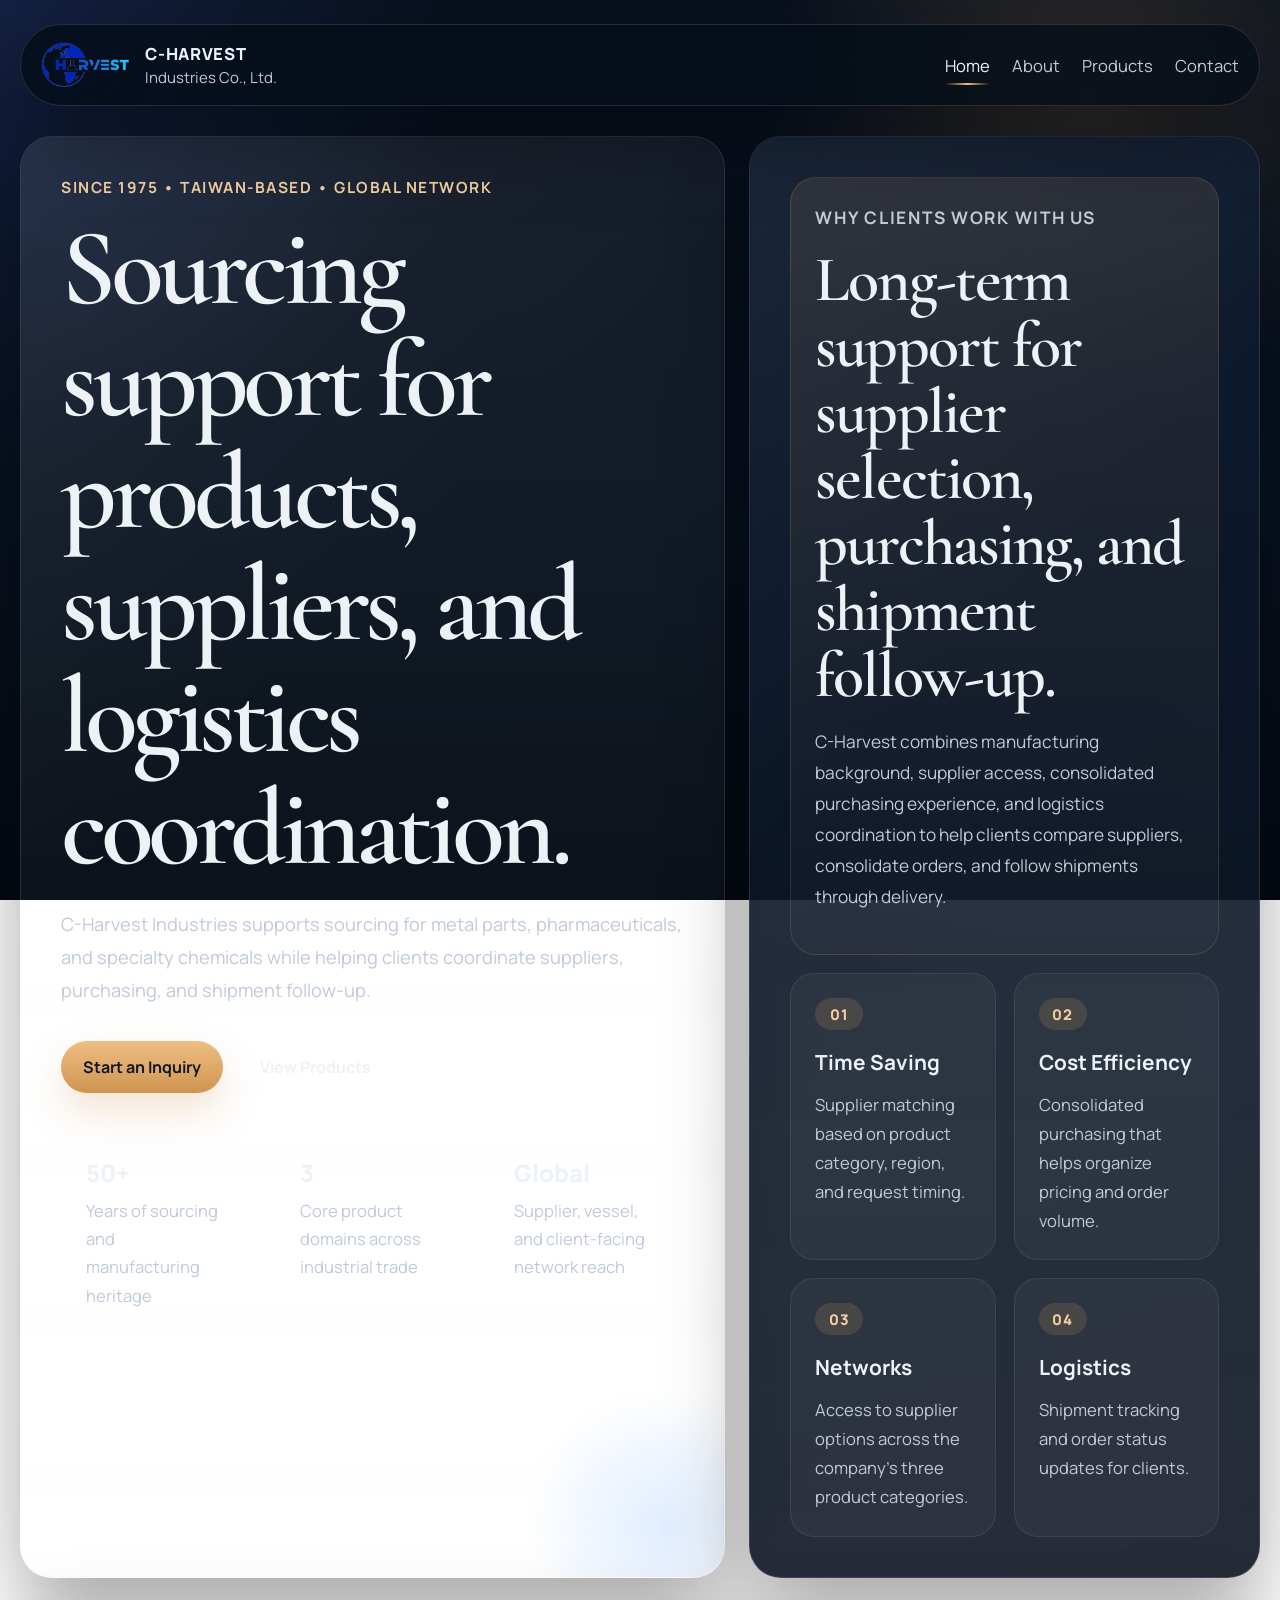
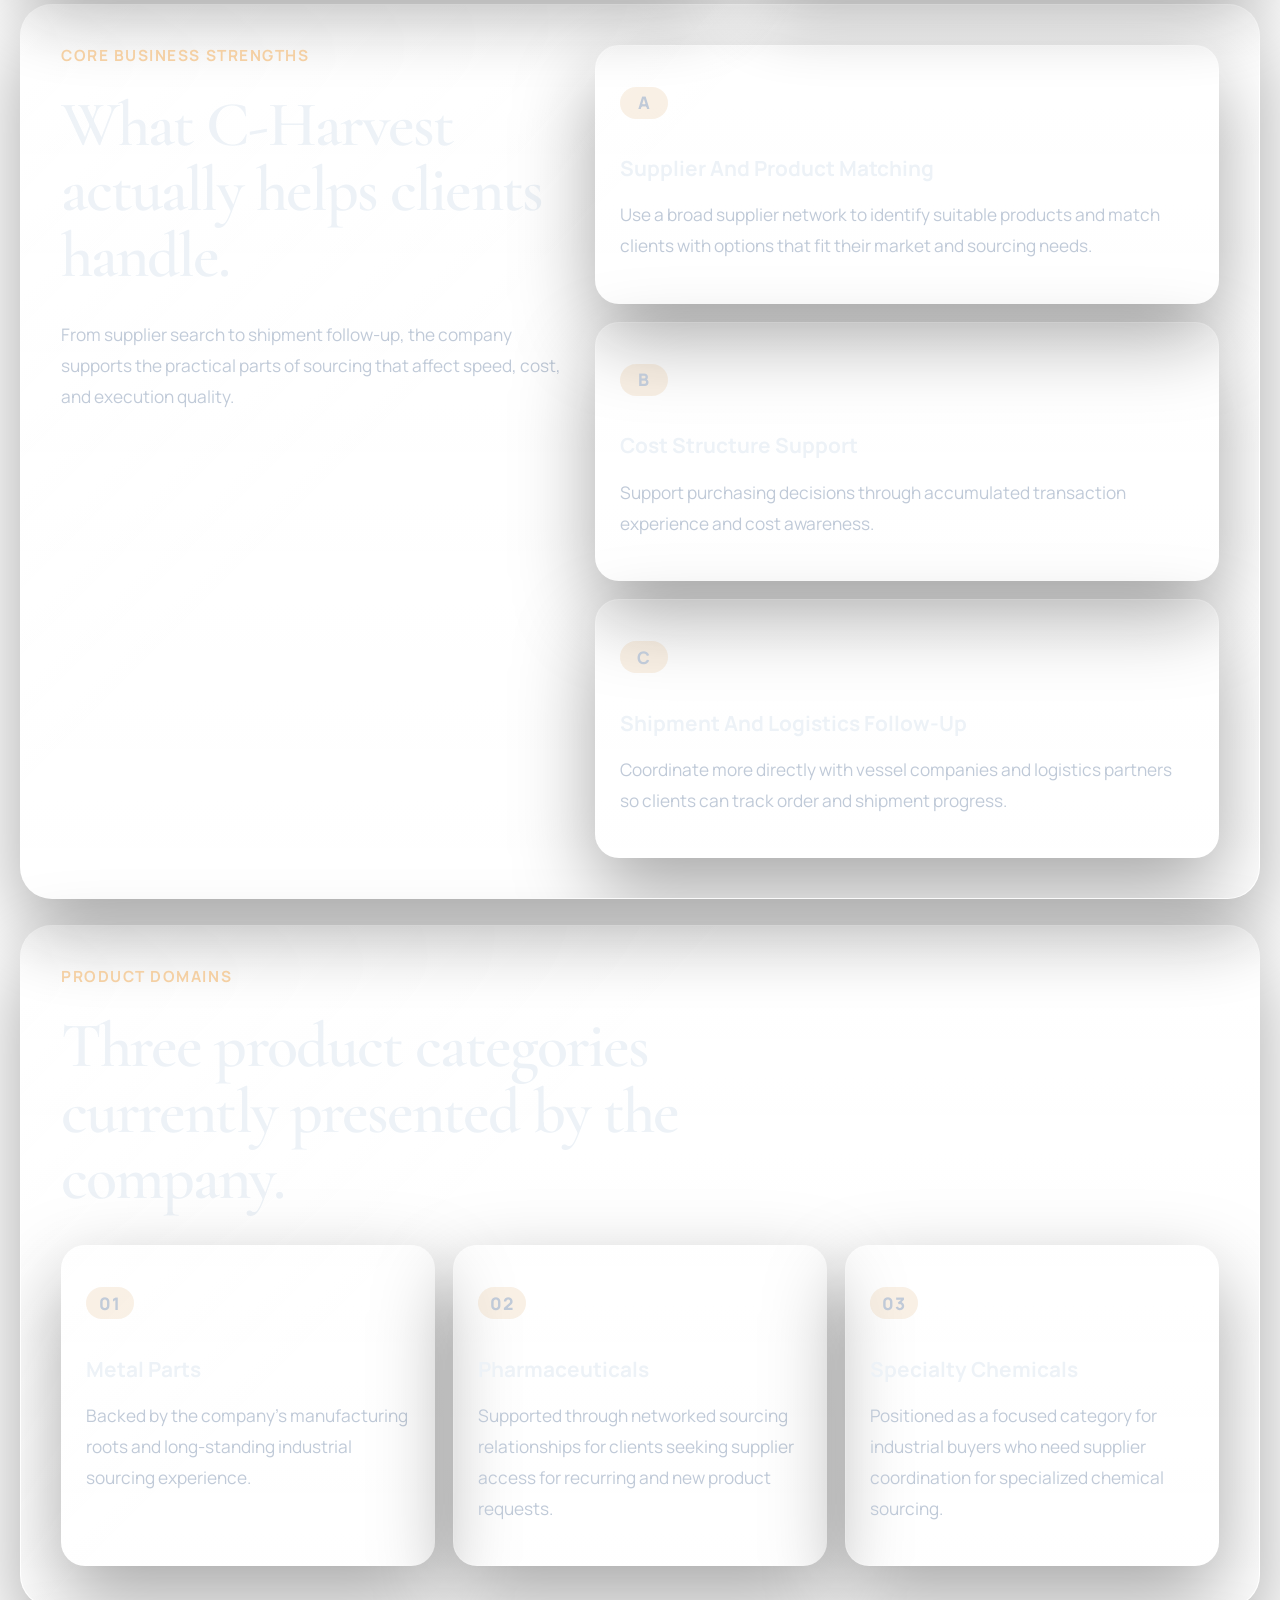
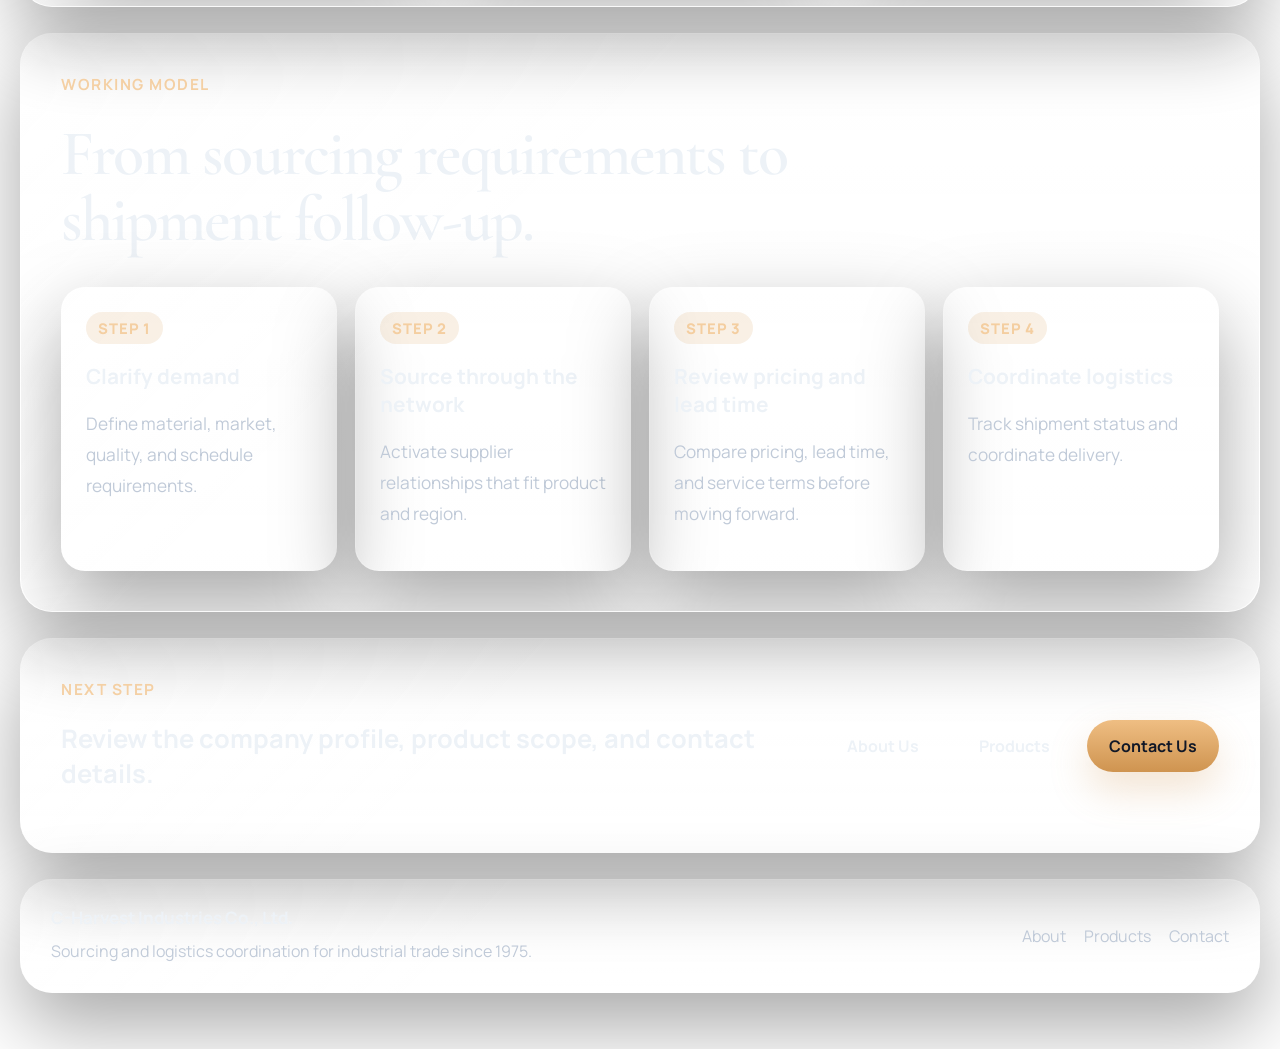
==== index.html @ 882218ca "Redesign C-Harvest static site" ====
<!DOCTYPE html>
<html lang="en">
  <head>
    <meta charset="UTF-8" />
    <meta name="viewport" content="width=device-width, initial-scale=1.0" />
    <title>C-Harvest Industries | Global Sourcing And Logistics Support</title>
    <meta
      name="description"
      content="C-Harvest Industries provides sourcing support for metal parts, pharmaceuticals, specialty chemicals, and logistics coordination."
    />
    <link rel="preconnect" href="https://fonts.googleapis.com" />
    <link rel="preconnect" href="https://fonts.gstatic.com" crossorigin />
    <link
      href="https://fonts.googleapis.com/css2?family=Cormorant+Garamond:wght@500;600;700&family=Manrope:wght@400;500;600;700;800&display=swap"
      rel="stylesheet"
    />
    <link rel="stylesheet" href="./styles.css" />
  </head>
  <body>
    <div class="page-shell">
      <header class="site-header">
        <a class="brand" href="./index.html" aria-label="C-Harvest home">
          <img
            class="brand-logo"
            src="./assets/images/c-harvest-logo.png"
            alt="C-Harvest logo"
          />
          <span class="brand-text">
            <strong>C-Harvest</strong>
            <span>Industries Co., Ltd.</span>
          </span>
        </a>
        <button
          class="nav-toggle"
          type="button"
          aria-expanded="false"
          aria-controls="site-nav"
          aria-label="Toggle navigation"
        >
          <span></span>
          <span></span>
        </button>
        <nav class="site-nav" id="site-nav" aria-label="Primary">
          <a href="./index.html" aria-current="page">Home</a>
          <a href="./about.html">About</a>
          <a href="./products.html">Products</a>
          <a href="./contact.html">Contact</a>
        </nav>
      </header>

      <main>
        <section class="hero hero-home">
          <div class="hero-copy">
            <p class="eyebrow">Since 1975 • Taiwan-Based • Global Network</p>
            <h1>Sourcing support for products, suppliers, and logistics coordination.</h1>
            <p class="hero-text">
              C-Harvest Industries supports sourcing for metal parts,
              pharmaceuticals, and specialty chemicals while helping clients
              coordinate suppliers, purchasing, and shipment follow-up.
            </p>
            <div class="hero-actions">
              <a class="button button-primary" href="./contact.html">Start an Inquiry</a>
              <a class="button button-secondary" href="./products.html">View Products</a>
            </div>
            <div class="hero-metrics" aria-label="Key business metrics">
              <div>
                <strong>50+</strong>
                <span>Years of sourcing and manufacturing heritage</span>
              </div>
              <div>
                <strong>3</strong>
                <span>Core product domains across industrial trade</span>
              </div>
              <div>
                <strong>Global</strong>
                <span>Supplier, vessel, and client-facing network reach</span>
              </div>
            </div>
          </div>

          <aside class="hero-panel" aria-label="Brand statement panel">
            <div class="panel-card spotlight">
              <p class="panel-label">Why Clients Work With Us</p>
              <h2>Long-term support for supplier selection, purchasing, and shipment follow-up.</h2>
              <p>
                C-Harvest combines manufacturing background, supplier access,
                consolidated purchasing experience, and logistics coordination to
                help clients compare suppliers, consolidate orders, and follow shipments through delivery.
              </p>
            </div>

            <div class="signal-grid">
              <article class="signal-card">
                <span>01</span>
                <h3>Time Saving</h3>
                <p>Supplier matching based on product category, region, and request timing.</p>
              </article>
              <article class="signal-card">
                <span>02</span>
                <h3>Cost Efficiency</h3>
                <p>Consolidated purchasing that helps organize pricing and order volume.</p>
              </article>
              <article class="signal-card">
                <span>03</span>
                <h3>Networks</h3>
                <p>Access to supplier options across the company&apos;s three product categories.</p>
              </article>
              <article class="signal-card">
                <span>04</span>
                <h3>Logistics</h3>
                <p>Shipment tracking and order status updates for clients.</p>
              </article>
            </div>
          </aside>
        </section>

        <section class="section split-section">
          <div class="section-heading">
            <p class="eyebrow">Core Business Strengths</p>
            <h2>What C-Harvest actually helps clients handle.</h2>
            <p class="section-copy">
              From supplier search to shipment follow-up, the company supports
              the practical parts of sourcing that affect speed, cost, and
              execution quality.
            </p>
          </div>
          <div class="feature-stack">
            <article class="feature-item">
              <p class="card-index">A</p>
              <h3>Supplier And Product Matching</h3>
              <p>
                Use a broad supplier network to identify suitable products and
                match clients with options that fit their market and sourcing needs.
              </p>
            </article>
            <article class="feature-item">
              <p class="card-index">B</p>
              <h3>Cost Structure Support</h3>
              <p>
                Support purchasing decisions through accumulated transaction
                experience and cost awareness.
              </p>
            </article>
            <article class="feature-item">
              <p class="card-index">C</p>
              <h3>Shipment And Logistics Follow-Up</h3>
              <p>
                Coordinate more directly with vessel companies and logistics
                partners so clients can track order and shipment progress.
              </p>
            </article>
          </div>
        </section>

        <section class="section">
          <div class="section-heading narrow">
            <p class="eyebrow">Product Domains</p>
            <h2>Three product categories currently presented by the company.</h2>
          </div>
          <div class="card-grid three-up">
            <article class="detail-card">
              <p class="card-index">01</p>
              <h3>Metal Parts</h3>
              <p>
                Backed by the company's manufacturing roots and long-standing
                industrial sourcing experience.
              </p>
            </article>
            <article class="detail-card">
              <p class="card-index">02</p>
              <h3>Pharmaceuticals</h3>
              <p>
                Supported through networked sourcing relationships for clients
                seeking supplier access for recurring and new product requests.
              </p>
            </article>
            <article class="detail-card">
              <p class="card-index">03</p>
              <h3>Specialty Chemicals</h3>
              <p>
                Positioned as a focused category for industrial buyers who need
                supplier coordination for specialized chemical sourcing.
              </p>
            </article>
          </div>
        </section>

        <section class="section">
          <div class="section-heading">
            <p class="eyebrow">Working Model</p>
            <h2>From sourcing requirements to shipment follow-up.</h2>
          </div>
          <div class="timeline-grid">
            <article class="timeline-card">
              <span>Step 1</span>
              <h3>Clarify demand</h3>
              <p>Define material, market, quality, and schedule requirements.</p>
            </article>
            <article class="timeline-card">
              <span>Step 2</span>
              <h3>Source through the network</h3>
              <p>Activate supplier relationships that fit product and region.</p>
            </article>
            <article class="timeline-card">
              <span>Step 3</span>
              <h3>Review pricing and lead time</h3>
              <p>Compare pricing, lead time, and service terms before moving forward.</p>
            </article>
            <article class="timeline-card">
              <span>Step 4</span>
              <h3>Coordinate logistics</h3>
              <p>Track shipment status and coordinate delivery.</p>
            </article>
          </div>
        </section>

        <section class="section cta-band">
          <div class="cta-copy">
            <p class="eyebrow">Next Step</p>
            <h2>Review the company profile, product scope, and contact details.</h2>
          </div>
          <div class="cta-links">
            <a class="button button-secondary" href="./about.html">About Us</a>
            <a class="button button-secondary" href="./products.html">Products</a>
            <a class="button button-primary" href="./contact.html">Contact Us</a>
          </div>
        </section>
      </main>

      <footer class="site-footer">
        <div>
          <strong>C-Harvest Industries Co., Ltd.</strong>
          <p>Sourcing and logistics coordination for industrial trade since 1975.</p>
        </div>
        <div class="footer-links">
          <a href="./about.html">About</a>
          <a href="./products.html">Products</a>
          <a href="./contact.html">Contact</a>
        </div>
      </footer>
    </div>

    <script src="./site.js"></script>
  </body>
</html>
---- styles.css ----
:root {
  --bg: #07111f;
  --bg-deep: #040a12;
  --line: rgba(255, 255, 255, 0.12);
  --line-strong: rgba(255, 255, 255, 0.18);
  --text: #edf2f7;
  --muted: #c0cad8;
  --accent: #d8a25f;
  --accent-strong: #efbe83;
  --accent-soft: rgba(216, 162, 95, 0.16);
  --glow: rgba(104, 166, 255, 0.2);
  --panel: linear-gradient(180deg, rgba(255, 255, 255, 0.055), rgba(255, 255, 255, 0.02));
  --panel-alt: linear-gradient(180deg, rgba(15, 28, 49, 0.92), rgba(8, 16, 30, 0.88));
  --shadow: 0 32px 80px rgba(0, 0, 0, 0.35);
  --radius-xl: 32px;
  --radius-lg: 24px;
  --radius-md: 18px;
  --max-width: 1240px;
}

* {
  box-sizing: border-box;
}

html {
  scroll-behavior: smooth;
}

body {
  margin: 0;
  min-height: 100vh;
  font-family: "Manrope", sans-serif;
  font-size: 17px;
  color: var(--text);
  background:
    radial-gradient(circle at top left, rgba(80, 120, 255, 0.16), transparent 30%),
    radial-gradient(circle at 85% 10%, rgba(216, 162, 95, 0.18), transparent 24%),
    linear-gradient(180deg, #08101d 0%, #07111f 52%, var(--bg-deep) 100%);
  background-attachment: fixed;
}

body::before {
  content: "";
  position: fixed;
  inset: 0;
  pointer-events: none;
  background:
    linear-gradient(rgba(255, 255, 255, 0.04) 1px, transparent 1px),
    linear-gradient(90deg, rgba(255, 255, 255, 0.04) 1px, transparent 1px);
  background-size: 80px 80px;
  mask-image: linear-gradient(180deg, rgba(0, 0, 0, 0.55), transparent 88%);
  opacity: 0.28;
}

a {
  color: inherit;
  text-decoration: none;
}

img {
  display: block;
  max-width: 100%;
}

main {
  display: grid;
  gap: 26px;
}

.page-shell {
  width: min(calc(100% - 40px), var(--max-width));
  margin: 0 auto;
  padding: 24px 0 56px;
}

.site-header,
.section,
.hero-copy,
.hero-panel,
.page-hero,
.site-footer,
.detail-card,
.feature-item,
.timeline-card,
.product-card,
.panel-box,
.contact-card {
  border: 1px solid var(--line);
  background: var(--panel);
  box-shadow: var(--shadow);
}

.site-header {
  position: sticky;
  top: 18px;
  z-index: 20;
  display: flex;
  align-items: center;
  justify-content: space-between;
  gap: 24px;
  padding: 16px 20px;
  margin-bottom: 30px;
  border-radius: 999px;
  background: rgba(5, 13, 24, 0.78);
  backdrop-filter: blur(18px);
}

.brand {
  display: inline-flex;
  align-items: center;
  gap: 14px;
  min-width: 0;
}

.brand-logo {
  width: auto;
  height: 48px;
  object-fit: contain;
  filter: drop-shadow(0 10px 18px rgba(0, 0, 0, 0.2));
}

.brand-text {
  display: grid;
  gap: 2px;
}

.brand-text strong {
  font-size: 1.04rem;
  font-weight: 800;
  letter-spacing: 0.04em;
  text-transform: uppercase;
}

.brand-text span {
  color: var(--muted);
  font-size: 0.94rem;
}

.site-nav {
  display: inline-flex;
  flex-wrap: wrap;
  gap: 22px;
}

.site-nav a {
  position: relative;
  color: var(--muted);
  font-size: 1.04rem;
  transition: color 180ms ease, transform 180ms ease;
}

.site-nav a:hover,
.site-nav a:focus-visible,
.site-nav a[aria-current="page"] {
  color: var(--text);
}

.site-nav a[aria-current="page"]::after {
  content: "";
  position: absolute;
  left: 0;
  right: 0;
  bottom: -8px;
  height: 2px;
  border-radius: 999px;
  background: linear-gradient(90deg, transparent, var(--accent-strong), transparent);
}

.nav-toggle {
  display: none;
  align-items: center;
  justify-content: center;
  width: 48px;
  height: 48px;
  padding: 0;
  border: 1px solid var(--line);
  border-radius: 50%;
  background: rgba(255, 255, 255, 0.03);
  cursor: pointer;
}

.nav-toggle span {
  position: absolute;
  width: 18px;
  height: 2px;
  border-radius: 999px;
  background: var(--text);
  transition: transform 180ms ease;
}

.nav-toggle span:first-child {
  transform: translateY(-4px);
}

.nav-toggle span:last-child {
  transform: translateY(4px);
}

.eyebrow,
.panel-label {
  margin: 0 0 14px;
  color: #f4cea0;
  font-size: 0.96rem;
  font-weight: 700;
  letter-spacing: 0.1em;
  text-transform: uppercase;
}

.hero,
.split-section,
.contact-layout {
  display: grid;
  gap: 24px;
}

.hero {
  grid-template-columns: minmax(0, 1.16fr) minmax(320px, 0.84fr);
  align-items: stretch;
}

.hero-copy,
.hero-panel,
.page-hero,
.section,
.site-footer {
  position: relative;
  border-radius: var(--radius-xl);
  overflow: hidden;
}

.hero-copy,
.hero-panel,
.page-hero,
.section {
  padding: 40px;
}

.hero-copy::before,
.hero-panel::before,
.page-hero::before,
.section::before,
.site-footer::before {
  content: "";
  position: absolute;
  inset: 0;
  border-radius: inherit;
  pointer-events: none;
  background: linear-gradient(135deg, rgba(255, 255, 255, 0.05), transparent 38%);
}

.hero-copy::after,
.page-hero::after {
  content: "";
  position: absolute;
  right: -100px;
  bottom: -110px;
  width: 320px;
  height: 320px;
  border-radius: 50%;
  background: radial-gradient(circle, var(--glow), transparent 62%);
  pointer-events: none;
}

.hero-home .hero-copy h1,
.page-hero h1,
.section-heading h2,
.spotlight h2,
.product-card h2,
.contact-card h2 {
  margin: 0;
  font-family: "Cormorant Garamond", serif;
  font-weight: 600;
  line-height: 1.03;
}

.hero-home .hero-copy h1 {
  max-width: 10ch;
  font-size: clamp(3.6rem, 8.8vw, 6.8rem);
  letter-spacing: -0.05em;
}

.page-hero h1,
.section-heading h2,
.spotlight h2,
.product-card h2,
.contact-card h2 {
  font-size: clamp(2.7rem, 5vw, 4.4rem);
  letter-spacing: -0.03em;
}

.hero-text,
.page-hero-copy,
.section-copy,
.spotlight p,
.detail-card p,
.feature-item p,
.timeline-card p,
.panel-box p,
.contact-card p,
.site-footer p,
.product-card p,
.narrative-stack p {
  color: var(--muted);
  font-size: 1.08rem;
  line-height: 1.8;
}

.hero-text {
  max-width: 60ch;
  margin: 24px 0 34px;
  font-size: 1.14rem;
}

.page-hero {
  padding: 52px 40px;
}

.page-hero-copy {
  max-width: 58ch;
  margin: 20px 0 0;
  font-size: 1.12rem;
}

.hero-panel {
  display: grid;
  gap: 18px;
  background:
    var(--panel-alt),
    linear-gradient(140deg, transparent 30%, rgba(216, 162, 95, 0.09));
}

.spotlight {
  padding: 24px;
  border: 1px solid rgba(216, 162, 95, 0.18);
  border-radius: 26px;
  background: linear-gradient(180deg, rgba(216, 162, 95, 0.12), rgba(255, 255, 255, 0.02));
}

.hero-actions,
.cta-links {
  display: flex;
  flex-wrap: wrap;
  gap: 14px;
}

.hero-actions {
  margin-bottom: 38px;
}

.button {
  display: inline-flex;
  align-items: center;
  justify-content: center;
  min-height: 52px;
  padding: 0 22px;
  border-radius: 999px;
  font-size: 1rem;
  font-weight: 700;
  transition: transform 180ms ease, box-shadow 180ms ease;
}

.button:hover,
.button:focus-visible {
  transform: translateY(-2px);
}

.button-primary {
  background: linear-gradient(180deg, var(--accent-strong), #cf9450);
  color: #111827;
  box-shadow: 0 18px 38px rgba(207, 148, 80, 0.25);
}

.button-secondary {
  border: 1px solid var(--line);
  background: rgba(255, 255, 255, 0.03);
}

.hero-metrics,
.signal-grid,
.card-grid,
.feature-stack,
.timeline-grid,
.dual-panels,
.contact-layout {
  display: grid;
  gap: 18px;
}

.hero-metrics {
  grid-template-columns: repeat(3, minmax(0, 1fr));
}

.hero-metrics div,
.signal-card,
.detail-card,
.feature-item,
.timeline-card,
.product-card,
.panel-box,
.contact-card {
  padding: 24px;
  border-radius: 24px;
}

.hero-metrics div {
  border: 1px solid rgba(255, 255, 255, 0.08);
  background: rgba(255, 255, 255, 0.02);
}

.hero-metrics strong {
  display: block;
  margin-bottom: 8px;
  font-size: 1.5rem;
  font-weight: 800;
}

.hero-metrics span {
  color: var(--muted);
  font-size: 1.04rem;
  line-height: 1.7;
}

.signal-grid {
  grid-template-columns: repeat(2, minmax(0, 1fr));
}

.signal-card {
  min-height: 180px;
  border: 1px solid rgba(255, 255, 255, 0.08);
  background: rgba(255, 255, 255, 0.035);
}

.signal-card span,
.card-index,
.timeline-card span {
  display: inline-flex;
  align-items: center;
  justify-content: center;
  min-width: 48px;
  min-height: 32px;
  padding: 0 12px;
  border-radius: 999px;
  background: var(--accent-soft);
  color: #f4cea0;
  font-size: 0.92rem;
  font-weight: 800;
  letter-spacing: 0.06em;
  text-transform: uppercase;
}

.signal-card h3,
.detail-card h3,
.feature-item h3,
.timeline-card h3,
.panel-box h3 {
  margin: 18px 0 14px;
  font-size: 1.3rem;
}

.signal-card p {
  margin: 0;
  color: var(--muted);
  font-size: 1.04rem;
  line-height: 1.75;
}

.section-heading {
  display: grid;
  gap: 12px;
  max-width: 780px;
  margin-bottom: 34px;
}

.section-heading.narrow {
  max-width: 720px;
}

.split-section {
  grid-template-columns: minmax(0, 0.9fr) minmax(0, 1.1fr);
  align-items: start;
}

.feature-stack,
.narrative-stack {
  align-content: start;
}

.feature-item,
.detail-card,
.timeline-card,
.product-card,
.panel-box,
.contact-card {
  background: rgba(255, 255, 255, 0.03);
}

.card-grid.three-up {
  grid-template-columns: repeat(3, minmax(0, 1fr));
}

.timeline-grid {
  grid-template-columns: repeat(4, minmax(0, 1fr));
}

.dual-panels,
.contact-layout {
  grid-template-columns: repeat(2, minmax(0, 1fr));
}

.product-card {
  min-height: 100%;
}

.featured-metal {
  background:
    linear-gradient(180deg, rgba(110, 168, 255, 0.12), rgba(255, 255, 255, 0.025)),
    rgba(255, 255, 255, 0.03);
}

.featured-pharma {
  background:
    linear-gradient(180deg, rgba(216, 162, 95, 0.14), rgba(255, 255, 255, 0.025)),
    rgba(255, 255, 255, 0.03);
}

.featured-chemical {
  background:
    linear-gradient(180deg, rgba(130, 232, 198, 0.11), rgba(255, 255, 255, 0.025)),
    rgba(255, 255, 255, 0.03);
}

.bullet-list {
  margin: 18px 0 0;
  padding-left: 18px;
  color: var(--muted);
  font-size: 1.04rem;
  line-height: 1.8;
}

.bullet-list li + li {
  margin-top: 10px;
}

.cta-band {
  display: flex;
  align-items: center;
  justify-content: space-between;
  gap: 24px;
}

.cta-copy {
  max-width: 700px;
}

.contact-card h2 {
  margin-bottom: 14px;
  font-size: clamp(1.8rem, 4vw, 2.6rem);
}

.text-link {
  color: var(--accent-strong);
  font-weight: 700;
}

.muted-note {
  margin-top: 12px;
}

.site-footer {
  display: flex;
  align-items: center;
  justify-content: space-between;
  gap: 20px;
  margin-top: 26px;
  padding: 26px 30px;
}

.site-footer strong {
  display: block;
  margin-bottom: 8px;
}

.site-footer p {
  margin: 0;
  font-size: 1rem;
}

.footer-links {
  display: inline-flex;
  flex-wrap: wrap;
  gap: 18px;
  color: var(--muted);
  font-size: 1rem;
}

@media (max-width: 1120px) {
  .hero,
  .split-section,
  .card-grid.three-up,
  .timeline-grid,
  .dual-panels,
  .contact-layout {
    grid-template-columns: 1fr;
  }
}

@media (max-width: 820px) {
  .page-shell {
    width: min(calc(100% - 24px), var(--max-width));
    padding-top: 16px;
  }

  .site-header,
  .page-hero,
  .hero-copy,
  .hero-panel,
  .section,
  .site-footer {
    padding: 26px;
  }

  .site-header {
    position: static;
    align-items: center;
    flex-wrap: wrap;
    border-radius: 28px;
  }

  .nav-toggle {
    position: relative;
    display: inline-flex;
    margin-left: auto;
  }

  .site-nav {
    display: none;
    width: 100%;
    padding-top: 14px;
    border-top: 1px solid var(--line);
    flex-direction: column;
    gap: 14px;
  }

  .site-nav.is-open {
    display: flex;
  }

  .hero-home .hero-copy h1,
  .page-hero h1,
  .section-heading h2,
  .spotlight h2 {
    max-width: none;
    font-size: clamp(3.1rem, 12vw, 4.9rem);
  }

  .hero-metrics,
  .signal-grid {
    grid-template-columns: 1fr;
  }

  .button,
  .cta-links .button {
    width: 100%;
  }

  .cta-band,
  .site-footer {
    flex-direction: column;
    align-items: stretch;
  }
}
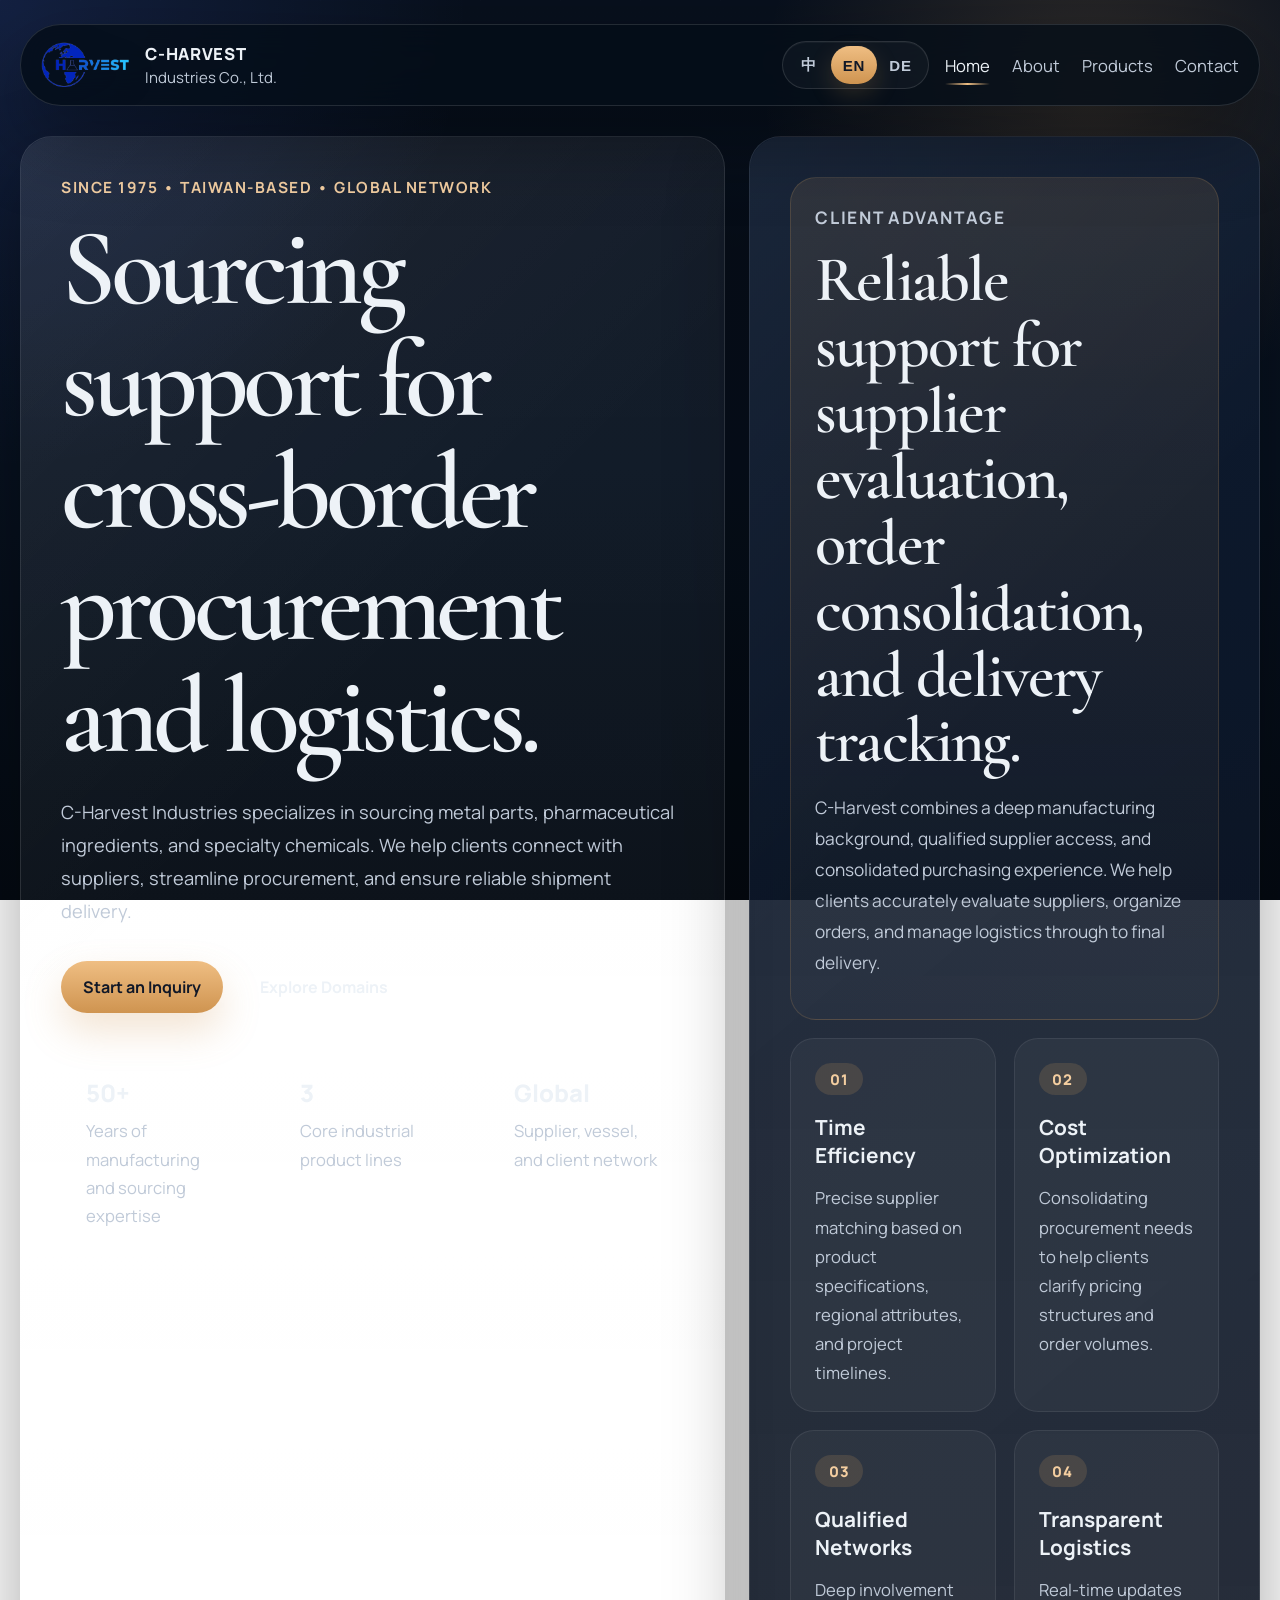
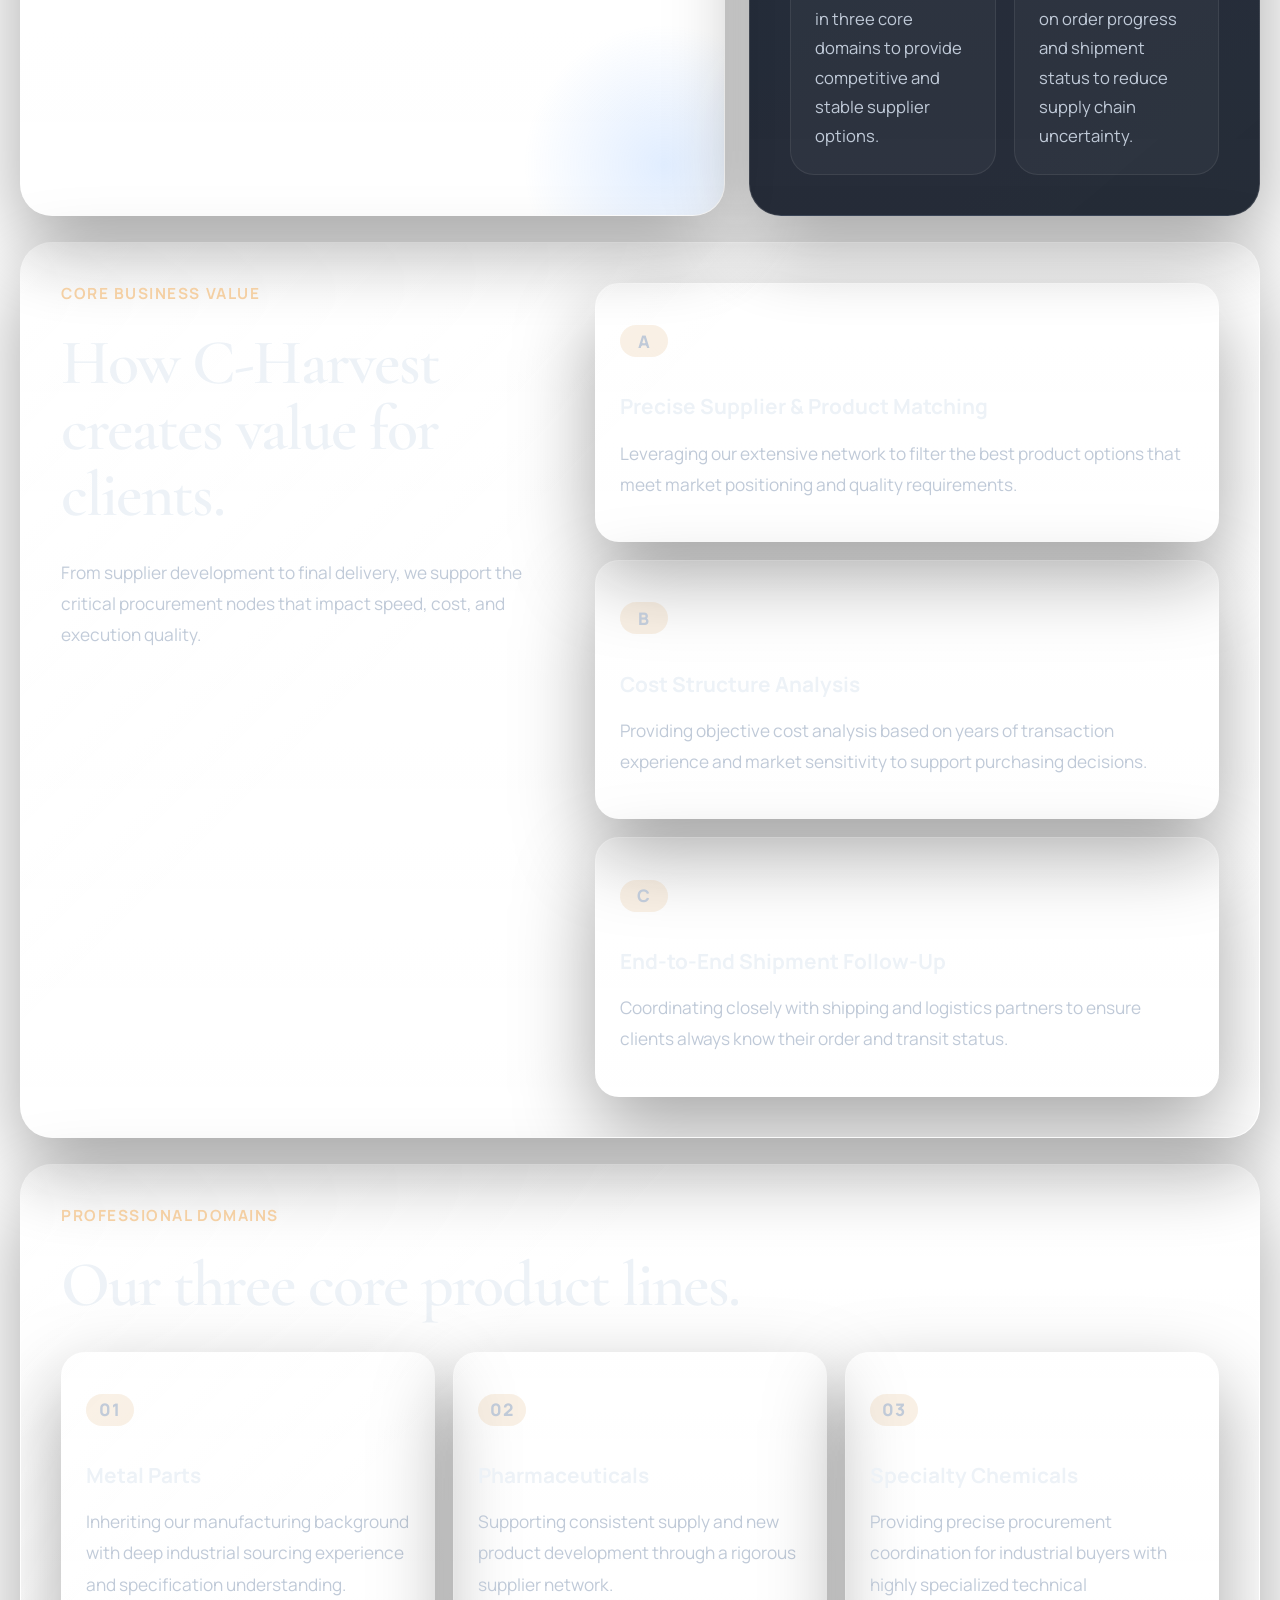
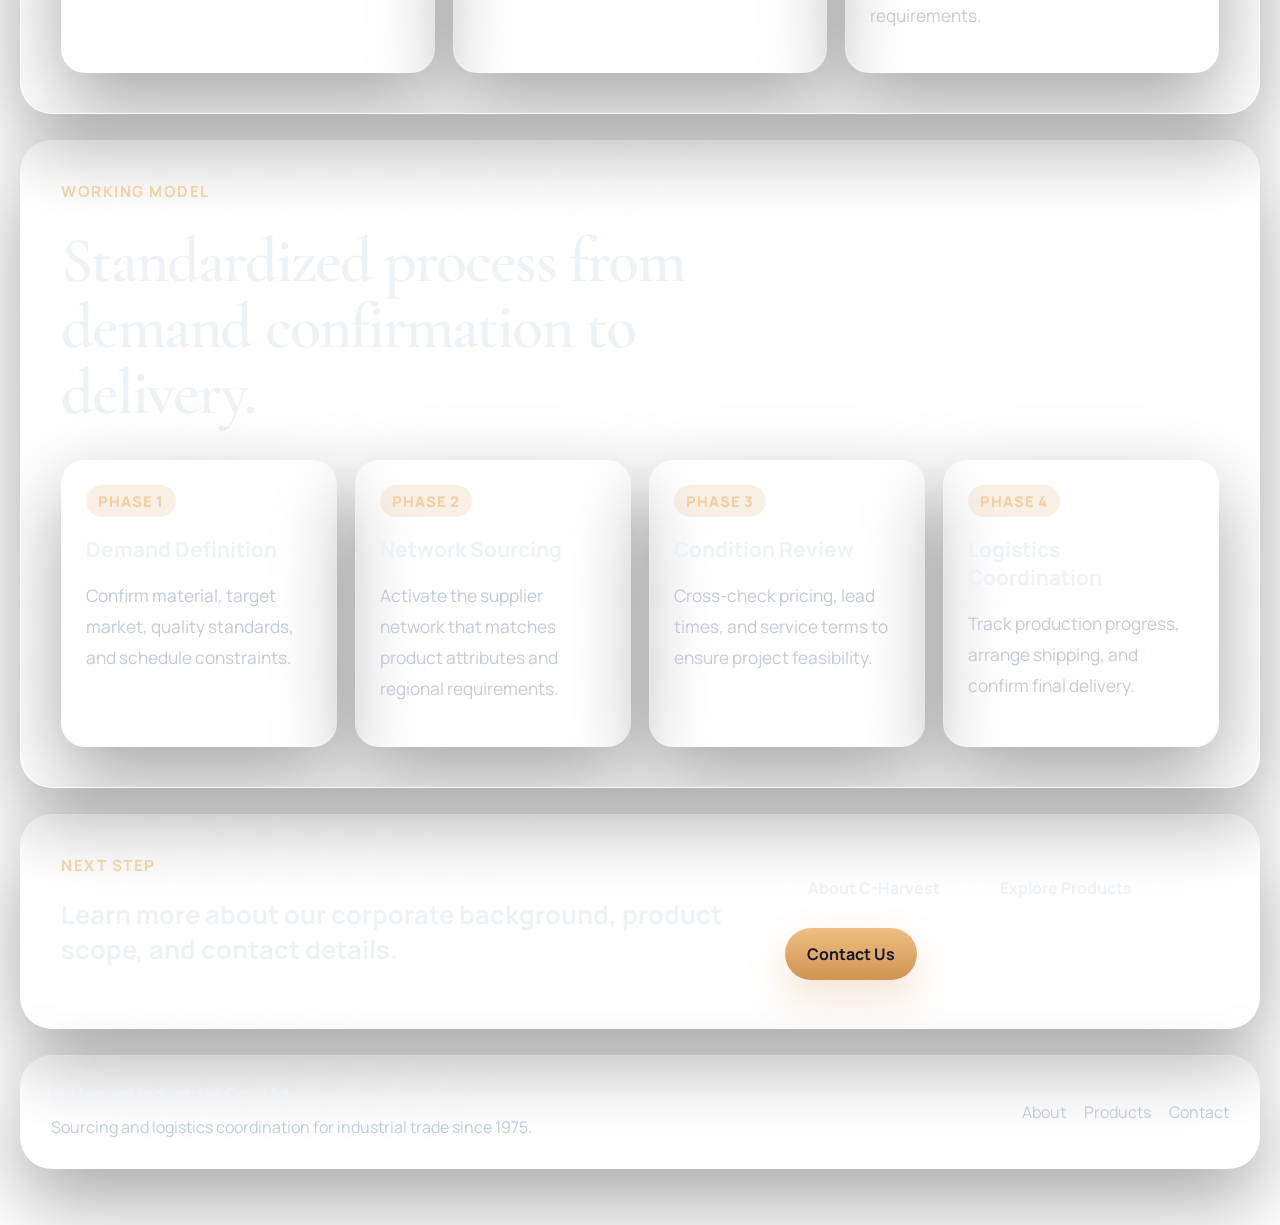
==== commit 772c397a: "feat: add multi-language support and refine B2B copy" ====
--- a/index.html
+++ b/index.html
@@ -3,10 +3,11 @@
   <head>
     <meta charset="UTF-8" />
     <meta name="viewport" content="width=device-width, initial-scale=1.0" />
-    <title>C-Harvest Industries | Global Sourcing And Logistics Support</title>
+    <title data-i18n="meta.title">C-Harvest Industries | Global Sourcing And Logistics Support</title>
     <meta
       name="description"
       content="C-Harvest Industries provides sourcing support for metal parts, pharmaceuticals, specialty chemicals, and logistics coordination."
+      data-i18n-attr="content:meta.description"
     />
     <link rel="preconnect" href="https://fonts.googleapis.com" />
     <link rel="preconnect" href="https://fonts.gstatic.com" crossorigin />
@@ -16,10 +17,15 @@
     />
     <link rel="stylesheet" href="./styles.css" />
   </head>
-  <body>
+  <body data-page="home">
     <div class="page-shell">
       <header class="site-header">
-        <a class="brand" href="./index.html" aria-label="C-Harvest home">
+        <a
+          class="brand"
+          href="./index.html"
+          aria-label="C-Harvest home"
+          data-i18n-attr="aria-label:site.brandHomeLabel"
+        >
           <img
             class="brand-logo"
             src="./assets/images/c-harvest-logo.png"
@@ -30,85 +36,98 @@
             <span>Industries Co., Ltd.</span>
           </span>
         </a>
-        <button
-          class="nav-toggle"
-          type="button"
-          aria-expanded="false"
-          aria-controls="site-nav"
-          aria-label="Toggle navigation"
-        >
-          <span></span>
-          <span></span>
-        </button>
-        <nav class="site-nav" id="site-nav" aria-label="Primary">
-          <a href="./index.html" aria-current="page">Home</a>
-          <a href="./about.html">About</a>
-          <a href="./products.html">Products</a>
-          <a href="./contact.html">Contact</a>
-        </nav>
+        <div class="header-actions">
+          <div
+            class="language-switcher"
+            aria-label="Language switcher"
+            data-i18n-attr="aria-label:site.languageSwitcher"
+          >
+            <button class="lang-button" type="button" data-language="zh" aria-pressed="false">中</button>
+            <button class="lang-button" type="button" data-language="en" aria-pressed="false">EN</button>
+            <button class="lang-button" type="button" data-language="de" aria-pressed="false">DE</button>
+          </div>
+          <button
+            class="nav-toggle"
+            type="button"
+            aria-expanded="false"
+            aria-controls="site-nav"
+            aria-label="Toggle navigation"
+            data-i18n-attr="aria-label:site.navToggleLabel"
+          >
+            <span></span>
+            <span></span>
+          </button>
+          <nav
+            class="site-nav"
+            id="site-nav"
+            aria-label="Primary"
+            data-i18n-attr="aria-label:site.primaryNav"
+          >
+            <a href="./index.html" aria-current="page" data-i18n="site.home">Home</a>
+            <a href="./about.html" data-i18n="site.about">About</a>
+            <a href="./products.html" data-i18n="site.products">Products</a>
+            <a href="./contact.html" data-i18n="site.contact">Contact</a>
+          </nav>
+        </div>
       </header>
 
       <main>
         <section class="hero hero-home">
           <div class="hero-copy">
-            <p class="eyebrow">Since 1975 • Taiwan-Based • Global Network</p>
-            <h1>Sourcing support for products, suppliers, and logistics coordination.</h1>
-            <p class="hero-text">
-              C-Harvest Industries supports sourcing for metal parts,
-              pharmaceuticals, and specialty chemicals while helping clients
-              coordinate suppliers, purchasing, and shipment follow-up.
+            <p class="eyebrow" data-i18n="hero.eyebrow">Since 1975 • Taiwan-Based • Global Network</p>
+            <h1 data-i18n="hero.title">Sourcing support for products, suppliers, and logistics coordination.</h1>
+            <p class="hero-text" data-i18n="hero.text">
+              C-Harvest Industries supports sourcing for metal parts, pharmaceuticals, and specialty chemicals while helping clients coordinate suppliers, purchasing, and shipment follow-up.
             </p>
             <div class="hero-actions">
-              <a class="button button-primary" href="./contact.html">Start an Inquiry</a>
-              <a class="button button-secondary" href="./products.html">View Products</a>
-            </div>
-            <div class="hero-metrics" aria-label="Key business metrics">
+              <a class="button button-primary" href="./contact.html" data-i18n="hero.ctaPrimary">Start an Inquiry</a>
+              <a class="button button-secondary" href="./products.html" data-i18n="hero.ctaSecondary">View Products</a>
+            </div>
+            <div class="hero-metrics">
               <div>
-                <strong>50+</strong>
-                <span>Years of sourcing and manufacturing heritage</span>
+                <strong data-i18n="metrics.one.value">50+</strong>
+                <span data-i18n="metrics.one.label">Years of sourcing and manufacturing heritage</span>
               </div>
               <div>
-                <strong>3</strong>
-                <span>Core product domains across industrial trade</span>
+                <strong data-i18n="metrics.two.value">3</strong>
+                <span data-i18n="metrics.two.label">Core product domains across industrial trade</span>
               </div>
               <div>
-                <strong>Global</strong>
-                <span>Supplier, vessel, and client-facing network reach</span>
+                <strong data-i18n="metrics.three.value">Global</strong>
+                <span data-i18n="metrics.three.label">Supplier, vessel, and client-facing network reach</span>
               </div>
             </div>
           </div>
 
-          <aside class="hero-panel" aria-label="Brand statement panel">
+          <aside class="hero-panel">
             <div class="panel-card spotlight">
-              <p class="panel-label">Why Clients Work With Us</p>
-              <h2>Long-term support for supplier selection, purchasing, and shipment follow-up.</h2>
-              <p>
-                C-Harvest combines manufacturing background, supplier access,
-                consolidated purchasing experience, and logistics coordination to
-                help clients compare suppliers, consolidate orders, and follow shipments through delivery.
+              <p class="panel-label" data-i18n="panel.label">Why Clients Work With Us</p>
+              <h2 data-i18n="panel.title">Long-term support for supplier selection, purchasing, and shipment follow-up.</h2>
+              <p data-i18n="panel.text">
+                C-Harvest combines manufacturing background, supplier access, consolidated purchasing experience, and logistics coordination to help clients compare suppliers, consolidate orders, and follow shipments through delivery.
               </p>
             </div>
 
             <div class="signal-grid">
               <article class="signal-card">
                 <span>01</span>
-                <h3>Time Saving</h3>
-                <p>Supplier matching based on product category, region, and request timing.</p>
+                <h3 data-i18n="signals.one.title">Time Saving</h3>
+                <p data-i18n="signals.one.text">Supplier matching based on product category, region, and request timing.</p>
               </article>
               <article class="signal-card">
                 <span>02</span>
-                <h3>Cost Efficiency</h3>
-                <p>Consolidated purchasing that helps organize pricing and order volume.</p>
+                <h3 data-i18n="signals.two.title">Cost Efficiency</h3>
+                <p data-i18n="signals.two.text">Consolidated purchasing that helps organize pricing and order volume.</p>
               </article>
               <article class="signal-card">
                 <span>03</span>
-                <h3>Networks</h3>
-                <p>Access to supplier options across the company&apos;s three product categories.</p>
+                <h3 data-i18n="signals.three.title">Networks</h3>
+                <p data-i18n="signals.three.text">Access to supplier options across the company&apos;s three product categories.</p>
               </article>
               <article class="signal-card">
                 <span>04</span>
-                <h3>Logistics</h3>
-                <p>Shipment tracking and order status updates for clients.</p>
+                <h3 data-i18n="signals.four.title">Logistics</h3>
+                <p data-i18n="signals.four.text">Shipment tracking and order status updates for clients.</p>
               </article>
             </div>
           </aside>
@@ -116,37 +135,32 @@
 
         <section class="section split-section">
           <div class="section-heading">
-            <p class="eyebrow">Core Business Strengths</p>
-            <h2>What C-Harvest actually helps clients handle.</h2>
-            <p class="section-copy">
-              From supplier search to shipment follow-up, the company supports
-              the practical parts of sourcing that affect speed, cost, and
-              execution quality.
+            <p class="eyebrow" data-i18n="strengths.eyebrow">Core Business Strengths</p>
+            <h2 data-i18n="strengths.title">What C-Harvest actually helps clients handle.</h2>
+            <p class="section-copy" data-i18n="strengths.text">
+              From supplier search to shipment follow-up, the company supports the practical parts of sourcing that affect speed, cost, and execution quality.
             </p>
           </div>
           <div class="feature-stack">
             <article class="feature-item">
               <p class="card-index">A</p>
-              <h3>Supplier And Product Matching</h3>
-              <p>
-                Use a broad supplier network to identify suitable products and
-                match clients with options that fit their market and sourcing needs.
+              <h3 data-i18n="features.a.title">Supplier And Product Matching</h3>
+              <p data-i18n="features.a.text">
+                Use a broad supplier network to identify suitable products and match clients with options that fit their market and sourcing needs.
               </p>
             </article>
             <article class="feature-item">
               <p class="card-index">B</p>
-              <h3>Cost Structure Support</h3>
-              <p>
-                Support purchasing decisions through accumulated transaction
-                experience and cost awareness.
+              <h3 data-i18n="features.b.title">Cost Structure Support</h3>
+              <p data-i18n="features.b.text">
+                Support purchasing decisions through accumulated transaction experience and cost awareness.
               </p>
             </article>
             <article class="feature-item">
               <p class="card-index">C</p>
-              <h3>Shipment And Logistics Follow-Up</h3>
-              <p>
-                Coordinate more directly with vessel companies and logistics
-                partners so clients can track order and shipment progress.
+              <h3 data-i18n="features.c.title">Shipment And Logistics Follow-Up</h3>
+              <p data-i18n="features.c.text">
+                Coordinate more directly with vessel companies and logistics partners so clients can track order and shipment progress.
               </p>
             </article>
           </div>
@@ -154,32 +168,29 @@
 
         <section class="section">
           <div class="section-heading narrow">
-            <p class="eyebrow">Product Domains</p>
-            <h2>Three product categories currently presented by the company.</h2>
+            <p class="eyebrow" data-i18n="domains.eyebrow">Product Domains</p>
+            <h2 data-i18n="domains.title">Three product categories currently presented by the company.</h2>
           </div>
           <div class="card-grid three-up">
             <article class="detail-card">
               <p class="card-index">01</p>
-              <h3>Metal Parts</h3>
-              <p>
-                Backed by the company's manufacturing roots and long-standing
-                industrial sourcing experience.
+              <h3 data-i18n="domains.one.title">Metal Parts</h3>
+              <p data-i18n="domains.one.text">
+                Backed by the company&apos;s manufacturing roots and long-standing industrial sourcing experience.
               </p>
             </article>
             <article class="detail-card">
               <p class="card-index">02</p>
-              <h3>Pharmaceuticals</h3>
-              <p>
-                Supported through networked sourcing relationships for clients
-                seeking supplier access for recurring and new product requests.
+              <h3 data-i18n="domains.two.title">Pharmaceuticals</h3>
+              <p data-i18n="domains.two.text">
+                Supported through networked sourcing relationships for clients seeking supplier access for recurring and new product requests.
               </p>
             </article>
             <article class="detail-card">
               <p class="card-index">03</p>
-              <h3>Specialty Chemicals</h3>
-              <p>
-                Positioned as a focused category for industrial buyers who need
-                supplier coordination for specialized chemical sourcing.
+              <h3 data-i18n="domains.three.title">Specialty Chemicals</h3>
+              <p data-i18n="domains.three.text">
+                Positioned as a focused category for industrial buyers who need supplier coordination for specialized chemical sourcing.
               </p>
             </article>
           </div>
@@ -187,42 +198,42 @@
 
         <section class="section">
           <div class="section-heading">
-            <p class="eyebrow">Working Model</p>
-            <h2>From sourcing requirements to shipment follow-up.</h2>
+            <p class="eyebrow" data-i18n="working.eyebrow">Working Model</p>
+            <h2 data-i18n="working.title">From sourcing requirements to shipment follow-up.</h2>
           </div>
           <div class="timeline-grid">
             <article class="timeline-card">
-              <span>Step 1</span>
-              <h3>Clarify demand</h3>
-              <p>Define material, market, quality, and schedule requirements.</p>
-            </article>
-            <article class="timeline-card">
-              <span>Step 2</span>
-              <h3>Source through the network</h3>
-              <p>Activate supplier relationships that fit product and region.</p>
-            </article>
-            <article class="timeline-card">
-              <span>Step 3</span>
-              <h3>Review pricing and lead time</h3>
-              <p>Compare pricing, lead time, and service terms before moving forward.</p>
-            </article>
-            <article class="timeline-card">
-              <span>Step 4</span>
-              <h3>Coordinate logistics</h3>
-              <p>Track shipment status and coordinate delivery.</p>
+              <span data-i18n="steps.one.badge">Step 1</span>
+              <h3 data-i18n="steps.one.title">Clarify demand</h3>
+              <p data-i18n="steps.one.text">Define material, market, quality, and schedule requirements.</p>
+            </article>
+            <article class="timeline-card">
+              <span data-i18n="steps.two.badge">Step 2</span>
+              <h3 data-i18n="steps.two.title">Source through the network</h3>
+              <p data-i18n="steps.two.text">Activate supplier relationships that fit product and region.</p>
+            </article>
+            <article class="timeline-card">
+              <span data-i18n="steps.three.badge">Step 3</span>
+              <h3 data-i18n="steps.three.title">Review pricing and lead time</h3>
+              <p data-i18n="steps.three.text">Compare pricing, lead time, and service terms before moving forward.</p>
+            </article>
+            <article class="timeline-card">
+              <span data-i18n="steps.four.badge">Step 4</span>
+              <h3 data-i18n="steps.four.title">Coordinate logistics</h3>
+              <p data-i18n="steps.four.text">Track shipment status and coordinate delivery.</p>
             </article>
           </div>
         </section>
 
         <section class="section cta-band">
           <div class="cta-copy">
-            <p class="eyebrow">Next Step</p>
-            <h2>Review the company profile, product scope, and contact details.</h2>
+            <p class="eyebrow" data-i18n="cta.eyebrow">Next Step</p>
+            <h2 data-i18n="cta.title">Review the company profile, product scope, and contact details.</h2>
           </div>
           <div class="cta-links">
-            <a class="button button-secondary" href="./about.html">About Us</a>
-            <a class="button button-secondary" href="./products.html">Products</a>
-            <a class="button button-primary" href="./contact.html">Contact Us</a>
+            <a class="button button-secondary" href="./about.html" data-i18n="cta.about">About Us</a>
+            <a class="button button-secondary" href="./products.html" data-i18n="cta.products">Products</a>
+            <a class="button button-primary" href="./contact.html" data-i18n="cta.contact">Contact Us</a>
           </div>
         </section>
       </main>
@@ -230,12 +241,12 @@
       <footer class="site-footer">
         <div>
           <strong>C-Harvest Industries Co., Ltd.</strong>
-          <p>Sourcing and logistics coordination for industrial trade since 1975.</p>
+          <p data-i18n="site.footerTagline">Sourcing and logistics coordination for industrial trade since 1975.</p>
         </div>
         <div class="footer-links">
-          <a href="./about.html">About</a>
-          <a href="./products.html">Products</a>
-          <a href="./contact.html">Contact</a>
+          <a href="./about.html" data-i18n="site.about">About</a>
+          <a href="./products.html" data-i18n="site.products">Products</a>
+          <a href="./contact.html" data-i18n="site.contact">Contact</a>
         </div>
       </footer>
     </div>
--- a/styles.css
+++ b/styles.css
@@ -112,6 +112,13 @@
   min-width: 0;
 }
 
+.header-actions {
+  display: flex;
+  align-items: center;
+  gap: 16px;
+  margin-left: auto;
+}
+
 .brand-logo {
   width: auto;
   height: 48px;
@@ -140,6 +147,46 @@
   display: inline-flex;
   flex-wrap: wrap;
   gap: 22px;
+}
+
+.language-switcher {
+  display: inline-flex;
+  align-items: center;
+  padding: 4px;
+  border: 1px solid var(--line);
+  border-radius: 999px;
+  background: rgba(255, 255, 255, 0.03);
+  box-shadow: inset 0 1px 0 rgba(255, 255, 255, 0.04);
+}
+
+.lang-button {
+  min-width: 44px;
+  min-height: 38px;
+  padding: 0 12px;
+  border: 0;
+  border-radius: 999px;
+  background: transparent;
+  color: var(--muted);
+  font-size: 0.94rem;
+  font-weight: 800;
+  letter-spacing: 0.06em;
+  cursor: pointer;
+  transition:
+    color 180ms ease,
+    background 180ms ease,
+    transform 180ms ease,
+    box-shadow 180ms ease;
+}
+
+.lang-button:hover,
+.lang-button:focus-visible {
+  color: var(--text);
+}
+
+.lang-button.is-active {
+  color: #111827;
+  background: linear-gradient(180deg, var(--accent-strong), #cf9450);
+  box-shadow: 0 10px 24px rgba(207, 148, 80, 0.2);
 }
 
 .site-nav a {
@@ -167,6 +214,7 @@
 }
 
 .nav-toggle {
+  position: relative;
   display: none;
   align-items: center;
   justify-content: center;
@@ -626,13 +674,26 @@
     border-radius: 28px;
   }
 
+  .header-actions {
+    width: 100%;
+    flex-wrap: wrap;
+    justify-content: space-between;
+    gap: 14px;
+    margin-left: 0;
+  }
+
+  .language-switcher {
+    order: 1;
+  }
+
   .nav-toggle {
-    position: relative;
+    order: 2;
     display: inline-flex;
     margin-left: auto;
   }
 
   .site-nav {
+    order: 3;
     display: none;
     width: 100%;
     padding-top: 14px;
